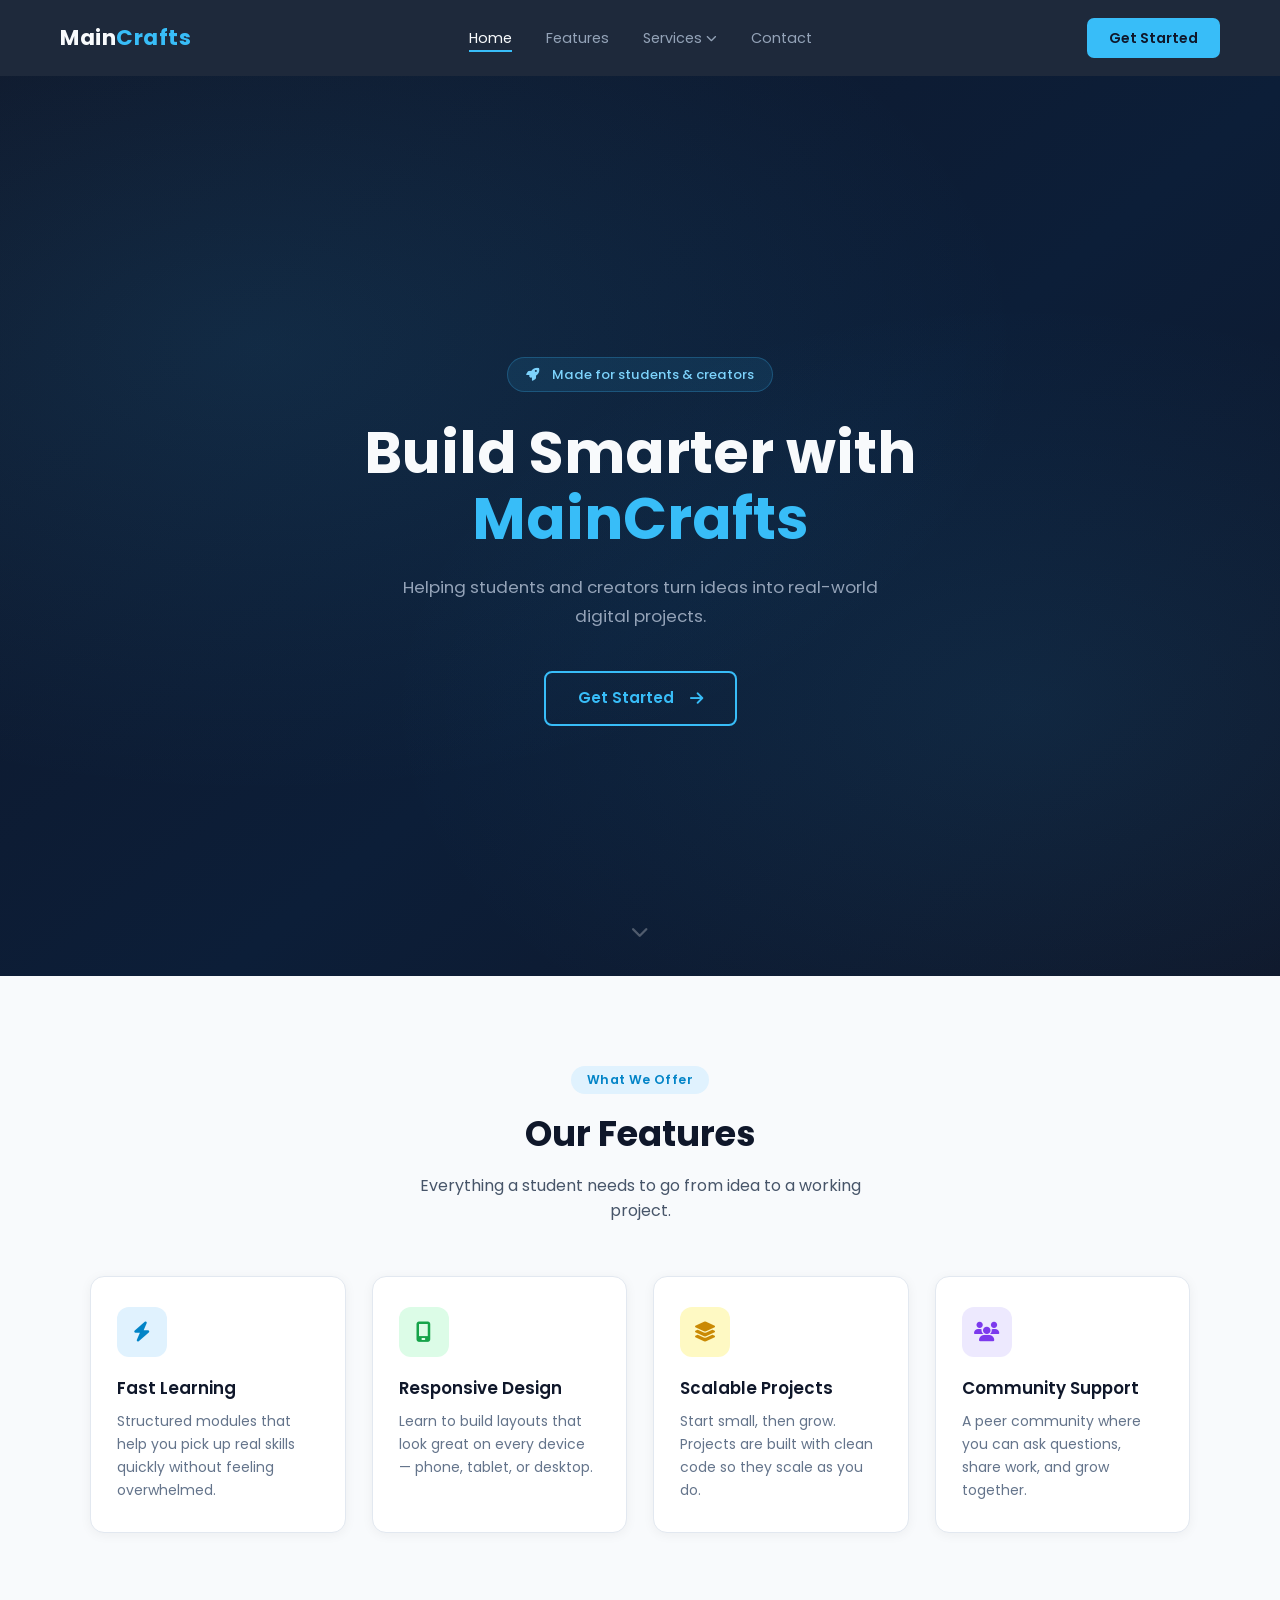
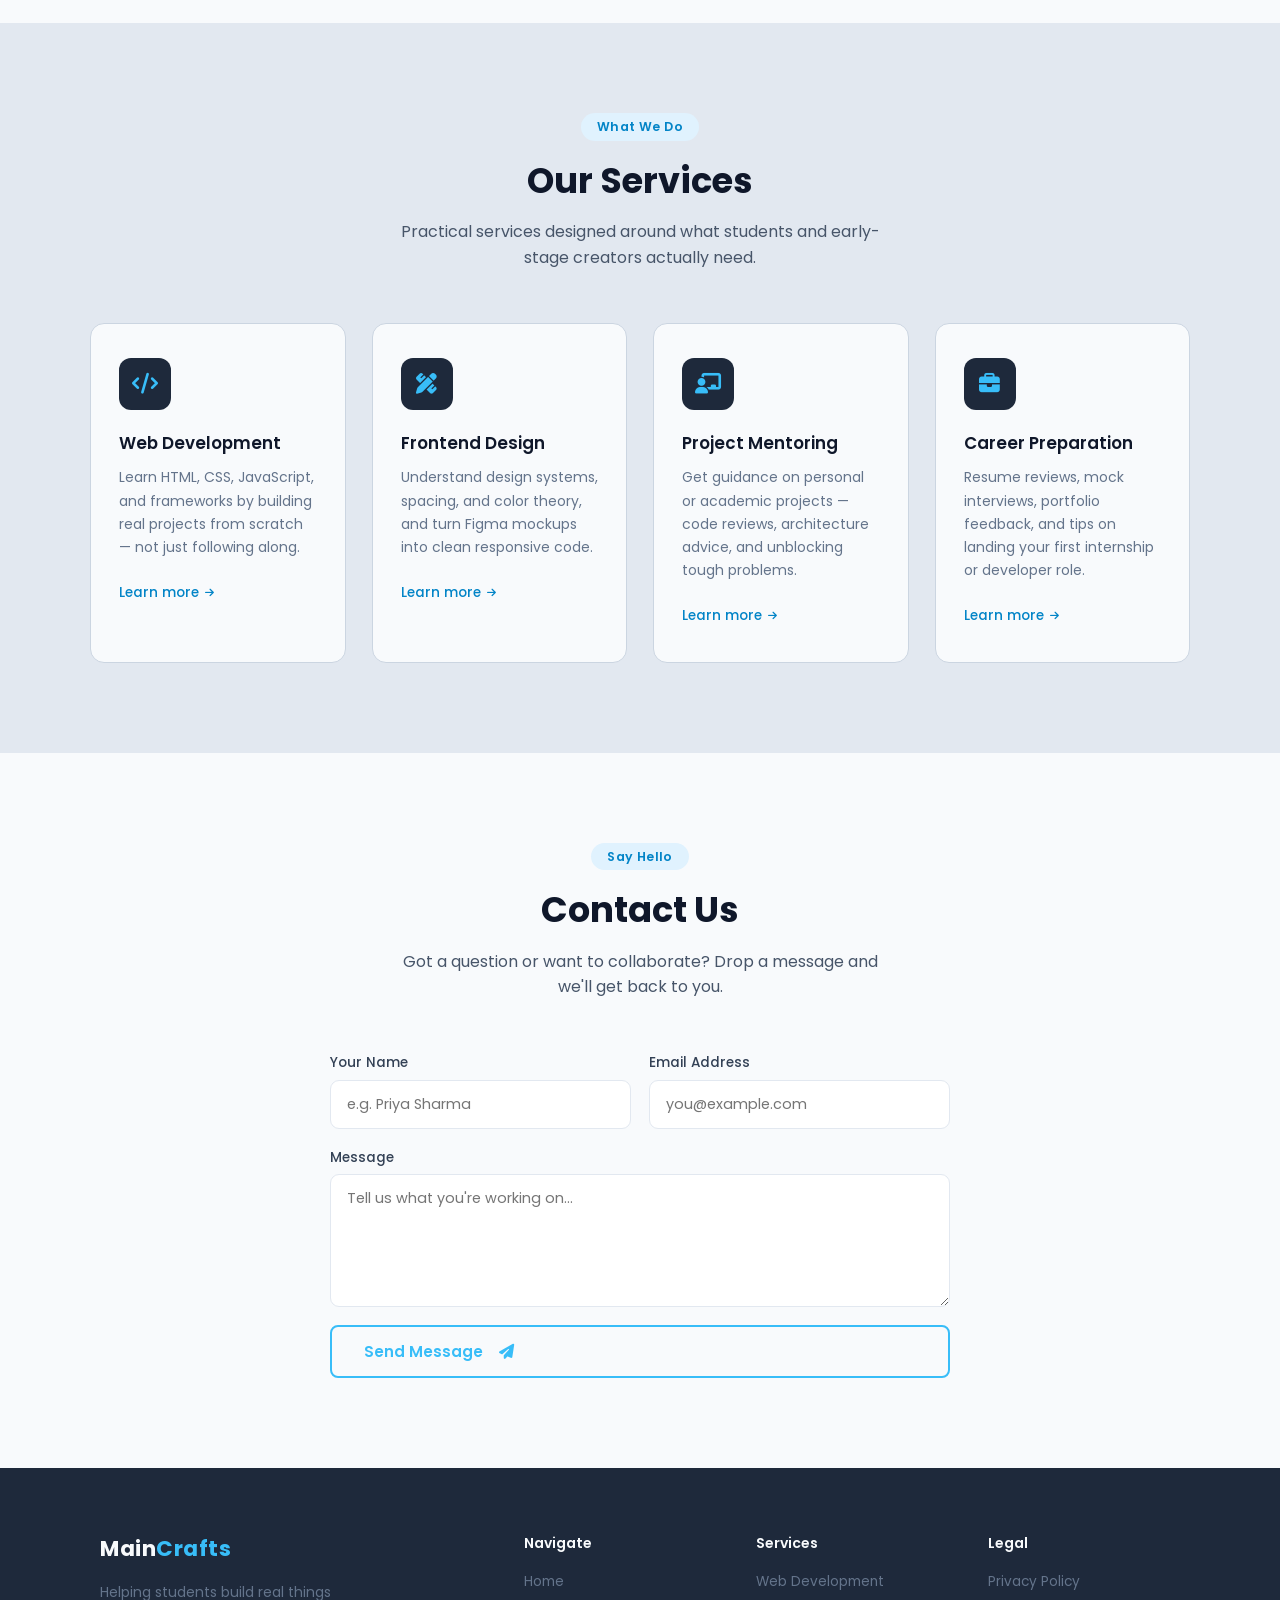
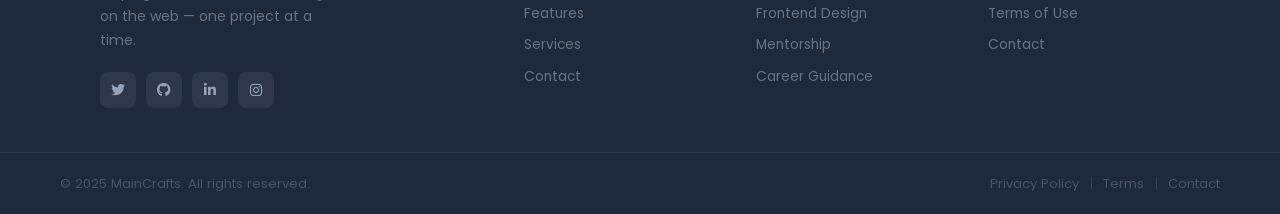
==== index.html @ 1bc6fb0a "first commit" ====
<!DOCTYPE html>
<html lang="en">
<head>
  <meta charset="UTF-8" />
  <meta name="viewport" content="width=device-width, initial-scale=1.0" />
  <title>MainCrafts – Build Smarter</title>

  <!-- Google Font: Poppins -->
  <link href="https://fonts.googleapis.com/css2?family=Poppins:wght@300;400;500;600;700&display=swap" rel="stylesheet" />

  <!-- Font Awesome 6 -->
  <link rel="stylesheet" href="https://cdnjs.cloudflare.com/ajax/libs/font-awesome/6.5.1/css/all.min.css" />

  <!-- Stylesheet -->
  <link rel="stylesheet" href="css/style.css" />
</head>
<body>

  <!-- ============================================================
       HEADER / STICKY NAVBAR
       Logo (left) · Nav links (centre) · CTA button (right)
       Hamburger button appears on mobile screens.
  ============================================================ -->
  <header id="navbar">

    <!-- Brand name -->
    <div class="logo">Main<span>Crafts</span></div>

    <!-- Navigation menu (hidden on mobile until hamburger is clicked) -->
    <nav id="mainNav">
      <ul>
        <li><a href="#hero"     class="nav-link active">Home</a></li>
        <li><a href="#features" class="nav-link">Features</a></li>

        <!-- Services with dropdown -->
        <li class="dropdown">
          <a href="#services" class="nav-link">
            Services <i class="fas fa-chevron-down fa-xs"></i>
          </a>
          <ul class="dropdown-content">
            <li><a href="#services"><i class="fas fa-code"></i>           Web Development</a></li>
            <li><a href="#services"><i class="fas fa-pen-ruler"></i>      UI/UX Design</a></li>
            <li><a href="#services"><i class="fas fa-chalkboard-user"></i>Mentorship</a></li>
            <li><a href="#services"><i class="fas fa-briefcase"></i>      Career Guidance</a></li>
          </ul>
        </li>

        <li><a href="#contact" class="nav-link">Contact</a></li>
      </ul>
    </nav>

    <!-- Desktop CTA -->
    <a href="#contact" class="nav-cta">Get Started</a>

    <!-- Hamburger button (visible only on mobile) -->
    <button class="menu-toggle" id="menuToggle" aria-label="Toggle menu">
      <i class="fas fa-bars"></i>
    </button>

  </header>


  <!-- ============================================================
       HERO SECTION
       Full-screen dark gradient with a headline, tagline,
       and one CTA button. Subtle glow blobs in background.
  ============================================================ -->
  <section id="hero">

    <div class="hero-content">

      <!-- Small label above the heading -->
      <p class="hero-eyebrow">
        <i class="fas fa-rocket"></i>&nbsp; Made for students &amp; creators
      </p>

      <!-- Main headline — "MainCrafts" highlighted in sky blue -->
      <h1>Build Smarter with <span>MainCrafts</span></h1>

      <!-- Tagline / subheading -->
      <p class="hero-sub">
        Helping students and creators turn ideas into real-world digital projects.
      </p>

      <!-- Primary CTA — smooth scrolls to Features -->
      <a href="#features" class="btn-primary">
        Get Started &nbsp;<i class="fas fa-arrow-right"></i>
      </a>

    </div>

    <!-- Subtle animated arrow hinting user to scroll -->
    <div class="hero-scroll" aria-hidden="true">
      <i class="fas fa-chevron-down"></i>
    </div>

  </section>


  <!-- ============================================================
       FEATURES SECTION
       4 cards: Fast Learning · Responsive Design ·
       Scalable Projects · Community Support
  ============================================================ -->
  <section id="features">

    <div class="section-header">
      <span class="section-tag">What We Offer</span>
      <h2>Our Features</h2>
      <p>Everything a student needs to go from idea to a working project.</p>
    </div>

    <div class="cards-grid">

      <div class="card">
        <div class="card-icon" style="background:#e0f2fe;color:#0284c7;">
          <i class="fas fa-bolt"></i>
        </div>
        <h3>Fast Learning</h3>
        <p>Structured modules that help you pick up real skills quickly without feeling overwhelmed.</p>
      </div>

      <div class="card">
        <div class="card-icon" style="background:#dcfce7;color:#16a34a;">
          <i class="fas fa-mobile-screen"></i>
        </div>
        <h3>Responsive Design</h3>
        <p>Learn to build layouts that look great on every device — phone, tablet, or desktop.</p>
      </div>

      <div class="card">
        <div class="card-icon" style="background:#fef9c3;color:#ca8a04;">
          <i class="fas fa-layer-group"></i>
        </div>
        <h3>Scalable Projects</h3>
        <p>Start small, then grow. Projects are built with clean code so they scale as you do.</p>
      </div>

      <div class="card">
        <div class="card-icon" style="background:#ede9fe;color:#7c3aed;">
          <i class="fas fa-users"></i>
        </div>
        <h3>Community Support</h3>
        <p>A peer community where you can ask questions, share work, and grow together.</p>
      </div>

    </div>

  </section>


  <!-- ============================================================
       SERVICES SECTION
       4 cards: Web Development · Frontend Design ·
       Project Mentoring · Career Preparation
  ============================================================ -->
  <section id="services">

    <div class="section-header">
      <span class="section-tag">What We Do</span>
      <h2>Our Services</h2>
      <p>Practical services designed around what students and early-stage creators actually need.</p>
    </div>

    <div class="cards-grid">

      <div class="service-card">
        <div class="service-icon"><i class="fas fa-code"></i></div>
        <h3>Web Development</h3>
        <p>Learn HTML, CSS, JavaScript, and frameworks by building real projects from scratch — not just following along.</p>
        <a href="#contact" class="card-link">Learn more <i class="fas fa-arrow-right fa-xs"></i></a>
      </div>

      <div class="service-card">
        <div class="service-icon"><i class="fas fa-pen-ruler"></i></div>
        <h3>Frontend Design</h3>
        <p>Understand design systems, spacing, and color theory, and turn Figma mockups into clean responsive code.</p>
        <a href="#contact" class="card-link">Learn more <i class="fas fa-arrow-right fa-xs"></i></a>
      </div>

      <div class="service-card">
        <div class="service-icon"><i class="fas fa-chalkboard-user"></i></div>
        <h3>Project Mentoring</h3>
        <p>Get guidance on personal or academic projects — code reviews, architecture advice, and unblocking tough problems.</p>
        <a href="#contact" class="card-link">Learn more <i class="fas fa-arrow-right fa-xs"></i></a>
      </div>

      <div class="service-card">
        <div class="service-icon"><i class="fas fa-briefcase"></i></div>
        <h3>Career Preparation</h3>
        <p>Resume reviews, mock interviews, portfolio feedback, and tips on landing your first internship or developer role.</p>
        <a href="#contact" class="card-link">Learn more <i class="fas fa-arrow-right fa-xs"></i></a>
      </div>

    </div>

  </section>


  <!-- ============================================================
       CONTACT SECTION
       Name · Email · Message · Send button
       No backend — JS shows a success message on submit.
  ============================================================ -->
  <section id="contact">

    <div class="section-header">
      <span class="section-tag">Say Hello</span>
      <h2>Contact Us</h2>
      <p>Got a question or want to collaborate? Drop a message and we'll get back to you.</p>
    </div>

    <form class="contact-form" id="contactForm" novalidate>

      <div class="form-row">
        <div class="form-group">
          <label for="name">Your Name</label>
          <input type="text" id="name" name="name" placeholder="e.g. Priya Sharma" required />
        </div>
        <div class="form-group">
          <label for="email">Email Address</label>
          <input type="email" id="email" name="email" placeholder="you@example.com" required />
        </div>
      </div>

      <div class="form-group">
        <label for="message">Message</label>
        <textarea id="message" name="message" rows="5"
          placeholder="Tell us what you're working on..." required></textarea>
      </div>

      <button type="submit" class="btn-primary">
        Send Message &nbsp;<i class="fas fa-paper-plane"></i>
      </button>

      <!-- Shown by JS after successful submit -->
      <p class="form-success" id="formSuccess">
        <i class="fas fa-circle-check"></i>&nbsp; Thanks! We'll get back to you soon.
      </p>

    </form>

  </section>


  <!-- ============================================================
       FOOTER
       Brand blurb · Quick links · Services · Legal
       Bottom bar: © 2025 | Privacy Policy | Terms | Contact
  ============================================================ -->
  <footer>

    <div class="footer-inner">

      <!-- Column 1: Brand -->
      <div class="footer-brand">
        <div class="logo">Main<span>Crafts</span></div>
        <p>Helping students build real things on the web — one project at a time.</p>
        <div class="social-links">
          <a href="#" aria-label="Twitter"><i class="fab fa-twitter"></i></a>
          <a href="#" aria-label="GitHub"><i class="fab fa-github"></i></a>
          <a href="#" aria-label="LinkedIn"><i class="fab fa-linkedin-in"></i></a>
          <a href="#" aria-label="Instagram"><i class="fab fa-instagram"></i></a>
        </div>
      </div>

      <!-- Column 2: Navigate -->
      <div class="footer-col">
        <h4>Navigate</h4>
        <a href="#hero">Home</a>
        <a href="#features">Features</a>
        <a href="#services">Services</a>
        <a href="#contact">Contact</a>
      </div>

      <!-- Column 3: Services -->
      <div class="footer-col">
        <h4>Services</h4>
        <a href="#services">Web Development</a>
        <a href="#services">Frontend Design</a>
        <a href="#services">Mentorship</a>
        <a href="#services">Career Guidance</a>
      </div>

      <!-- Column 4: Legal -->
      <div class="footer-col">
        <h4>Legal</h4>
        <a href="#">Privacy Policy</a>
        <a href="#">Terms of Use</a>
        <a href="#contact">Contact</a>
      </div>

    </div>

    <!-- Bottom bar -->
    <div class="footer-bottom">
      <p>&copy; 2025 MainCrafts. All rights reserved.</p>
      <div class="footer-bottom-links">
        <a href="#">Privacy Policy</a>
        <span>|</span>
        <a href="#">Terms</a>
        <span>|</span>
        <a href="#contact">Contact</a>
      </div>
    </div>

  </footer>


  <!-- Fixed back-to-top button (appears after 300px scroll) -->
  <a href="#hero" class="back-to-top" id="backToTop" aria-label="Back to top">
    <i class="fas fa-chevron-up"></i>
  </a>

  <script src="js/script.js"></script>

</body>
</html>
---- css/style.css ----
/* ============================================================
   RESET & BASE
   Remove default browser margin/padding,
   set box-sizing and base font.
============================================================ */
*, *::before, *::after {
  margin: 0;
  padding: 0;
  box-sizing: border-box;
}

html {
  scroll-behavior: smooth;
}

body {
  font-family: 'Poppins', sans-serif;
  background: #F8FAFC;
  color: #0F172A;
  line-height: 1.6;
}

/* ============================================================
   COLOR REFERENCE
   #0F172A  very dark navy   – text, hero bg
   #1E293B  dark slate       – navbar, footer, service icons
   #38BDF8  sky blue         – accent colour throughout
   #F8FAFC  near white       – section backgrounds
   #E2E8F0  light grey       – borders, alternate section bg
============================================================ */


/* ============================================================
   REUSABLE: BUTTON
============================================================ */
.btn-primary {
  display: inline-flex;
  align-items: center;
  gap: 8px;
  background: transparent;
  color: #38BDF8;
  padding: 13px 32px;
  border-radius: 8px;
  border: 2px solid #38BDF8;
  font-family: 'Poppins', sans-serif;
  font-size: 0.95rem;
  font-weight: 600;
  text-decoration: none;
  cursor: pointer;
  transition: background 0.25s, color 0.25s, transform 0.2s;
}

.btn-primary:hover {
  background: #38BDF8;
  color: #0F172A;
  transform: translateY(-2px);
}


/* ============================================================
   REUSABLE: SECTION HEADER
   Used above each content section.
============================================================ */
.section-header {
  text-align: center;
  margin-bottom: 52px;
}

/* Pill label above heading */
.section-tag {
  display: inline-block;
  background: #e0f2fe;
  color: #0284c7;
  padding: 4px 16px;
  border-radius: 50px;
  font-size: 0.78rem;
  font-weight: 600;
  letter-spacing: 0.4px;
  margin-bottom: 12px;
}

.section-header h2 {
  font-size: clamp(1.75rem, 3vw, 2.2rem);
  font-weight: 700;
  color: #0F172A;
  margin-bottom: 10px;
}

.section-header p {
  color: #475569;
  font-size: 1rem;
  max-width: 500px;
  margin: 0 auto;
}


/* ============================================================
   NAVBAR
   Sticky, 3-column grid: logo | nav | cta + hamburger
============================================================ */
header {
  display: grid;
  grid-template-columns: 1fr auto 1fr;
  align-items: center;
  padding: 18px 60px;
  background: #1E293B;
  position: sticky;
  top: 0;
  width: 100%;
  z-index: 1000;
  transition: padding 0.3s, box-shadow 0.3s;
}

/* Shadow added by JS on scroll */
header.scrolled {
  padding: 13px 60px;
  box-shadow: 0 4px 24px rgba(0, 0, 0, 0.4);
}

/* Logo text */
.logo {
  font-size: 1.35rem;
  font-weight: 700;
  color: #F8FAFC;
  letter-spacing: 0.5px;
  user-select: none;
}

.logo span {
  color: #38BDF8;
}

/* Nav centred in middle column */
nav {
  justify-self: center;
}

nav ul {
  display: flex;
  list-style: none;
  gap: 34px;
  align-items: center;
}

/* Nav links */
nav a {
  color: #94a3b8;
  text-decoration: none;
  font-size: 0.9rem;
  font-weight: 400;
  position: relative;
  transition: color 0.25s;
  white-space: nowrap;
}

/* Sliding underline on hover / active */
nav a::after {
  content: '';
  position: absolute;
  bottom: -4px;
  left: 0;
  width: 0;
  height: 2px;
  background: #38BDF8;
  transition: width 0.3s;
}

nav a:hover,
nav a.active {
  color: #F8FAFC;
}

nav a:hover::after,
nav a.active::after {
  width: 100%;
}

/* ── Dropdown ── */
.dropdown {
  position: relative;
}

.dropdown-content {
  display: none;
  position: absolute;
  top: calc(100% + 14px);
  left: 50%;
  transform: translateX(-50%);
  background: #F8FAFC;
  min-width: 210px;
  border-radius: 10px;
  border: 1px solid #E2E8F0;
  box-shadow: 0 8px 28px rgba(0, 0, 0, 0.13);
  list-style: none;
  overflow: hidden;
  z-index: 500;
}

.dropdown:hover .dropdown-content {
  display: block;
}

.dropdown-content li a {
  display: flex;
  align-items: center;
  gap: 10px;
  padding: 11px 18px;
  color: #1E293B;
  font-size: 0.875rem;
  font-weight: 400;
  text-decoration: none;
  transition: background 0.2s, color 0.2s;
}

/* No underline inside dropdown */
.dropdown-content li a::after {
  display: none;
}

.dropdown-content li a:hover {
  background: #e0f2fe;
  color: #0284c7;
}

.dropdown-content li a i {
  width: 16px;
  text-align: center;
  color: #38BDF8;
  flex-shrink: 0;
}

/* CTA button – right side of navbar */
.nav-cta {
  justify-self: end;
  background: #38BDF8;
  color: #0F172A;
  padding: 9px 22px;
  border-radius: 7px;
  font-size: 0.875rem;
  font-weight: 600;
  text-decoration: none;
  transition: background 0.25s, transform 0.2s;
  white-space: nowrap;
}

.nav-cta:hover {
  background: #7dd3fc;
  transform: scale(1.03);
}

/* Hamburger – hidden on desktop */
.menu-toggle {
  display: none;
  background: none;
  border: none;
  color: #F8FAFC;
  font-size: 1.35rem;
  cursor: pointer;
  justify-self: end;
  padding: 4px 2px;
  line-height: 1;
}


/* ============================================================
   HERO SECTION
============================================================ */
#hero {
  min-height: 100vh;
  display: flex;
  flex-direction: column;
  justify-content: center;
  align-items: center;
  text-align: center;
  padding: 120px 24px 90px;
  background: linear-gradient(140deg, #0F172A 0%, #0c1e38 55%, #0F172A 100%);
  color: #F8FAFC;
  position: relative;
  overflow: hidden;
}

/* Glow blobs – decorative only */
#hero::before {
  content: '';
  position: absolute;
  inset: 0;
  background:
    radial-gradient(ellipse 60% 50% at 20% 30%, rgba(56,189,248,0.1), transparent),
    radial-gradient(ellipse 50% 45% at 80% 70%, rgba(56,189,248,0.08), transparent);
  pointer-events: none;
}

.hero-content {
  position: relative;
  z-index: 1;
  max-width: 680px;
}

/* Pill eyebrow label */
.hero-eyebrow {
  display: inline-flex;
  align-items: center;
  gap: 7px;
  background: rgba(56, 189, 248, 0.1);
  border: 1px solid rgba(56, 189, 248, 0.25);
  color: #7dd3fc;
  padding: 6px 18px;
  border-radius: 50px;
  font-size: 0.82rem;
  font-weight: 500;
  margin-bottom: 28px;
}

#hero h1 {
  font-size: clamp(2.2rem, 5.5vw, 3.6rem);
  font-weight: 700;
  line-height: 1.15;
  color: #F8FAFC;
  margin-bottom: 20px;
}

#hero h1 span {
  color: #38BDF8;
}

.hero-sub {
  font-size: 1.05rem;
  color: #94a3b8;
  max-width: 500px;
  margin: 0 auto 40px;
  line-height: 1.75;
}

/* Bouncing scroll arrow */
.hero-scroll {
  position: absolute;
  bottom: 30px;
  font-size: 1.1rem;
  color: rgba(255, 255, 255, 0.28);
  animation: bounce 2.2s ease-in-out infinite;
  z-index: 1;
}

@keyframes bounce {
  0%, 100% { transform: translateY(0); }
  50%       { transform: translateY(9px); }
}


/* ============================================================
   SHARED CARD GRID
   Used by Features and Services sections.
============================================================ */
.cards-grid {
  display: grid;
  grid-template-columns: repeat(auto-fit, minmax(240px, 1fr));
  gap: 26px;
  max-width: 1100px;
  margin: 0 auto;
}


/* ============================================================
   FEATURES SECTION
============================================================ */
#features {
  padding: 90px 60px;
  background: #F8FAFC;
}

/* Feature card */
.card {
  background: #ffffff;
  padding: 30px 26px;
  border-radius: 14px;
  border: 1px solid #E2E8F0;
  box-shadow: 0 2px 12px rgba(0, 0, 0, 0.05);
  transition: transform 0.3s, box-shadow 0.3s;
}

.card:hover {
  transform: translateY(-7px);
  box-shadow: 0 14px 36px rgba(0, 0, 0, 0.1);
}

/* Coloured icon badge */
.card-icon {
  width: 50px;
  height: 50px;
  border-radius: 12px;
  display: flex;
  align-items: center;
  justify-content: center;
  font-size: 1.25rem;
  margin-bottom: 18px;
  flex-shrink: 0;
}

.card h3 {
  font-size: 1.05rem;
  font-weight: 600;
  color: #0F172A;
  margin-bottom: 8px;
}

.card p {
  color: #64748b;
  font-size: 0.875rem;
  line-height: 1.65;
}


/* ============================================================
   SERVICES SECTION
============================================================ */
#services {
  padding: 90px 60px;
  background: #E2E8F0;
}

.service-card {
  background: #F8FAFC;
  padding: 34px 28px;
  border-radius: 14px;
  border: 1px solid #cbd5e1;
  transition: transform 0.3s, box-shadow 0.3s, border-color 0.3s;
}

.service-card:hover {
  transform: translateY(-6px);
  box-shadow: 0 14px 36px rgba(0, 0, 0, 0.09);
  border-color: #38BDF8;
}

/* Dark icon badge */
.service-icon {
  width: 52px;
  height: 52px;
  background: #1E293B;
  color: #38BDF8;
  border-radius: 12px;
  display: flex;
  align-items: center;
  justify-content: center;
  font-size: 1.3rem;
  margin-bottom: 20px;
  flex-shrink: 0;
}

.service-card h3 {
  font-size: 1.05rem;
  font-weight: 600;
  color: #0F172A;
  margin-bottom: 10px;
}

.service-card p {
  color: #64748b;
  font-size: 0.875rem;
  line-height: 1.65;
  margin-bottom: 20px;
}

/* "Learn more →" text link */
.card-link {
  display: inline-flex;
  align-items: center;
  gap: 6px;
  color: #0284c7;
  font-size: 0.85rem;
  font-weight: 500;
  text-decoration: none;
  transition: gap 0.2s, color 0.2s;
}

.card-link:hover {
  gap: 10px;
  color: #38BDF8;
}


/* ============================================================
   CONTACT SECTION
============================================================ */
#contact {
  padding: 90px 60px;
  background: #F8FAFC;
}

.contact-form {
  display: flex;
  flex-direction: column;
  gap: 18px;
  max-width: 620px;
  margin: 0 auto;
}

/* Name + Email side-by-side on desktop */
.form-row {
  display: grid;
  grid-template-columns: 1fr 1fr;
  gap: 18px;
}

.form-group {
  display: flex;
  flex-direction: column;
  gap: 6px;
}

.form-group label {
  font-size: 0.85rem;
  font-weight: 500;
  color: #334155;
}

.contact-form input,
.contact-form textarea {
  width: 100%;
  padding: 13px 16px;
  border: 1.5px solid #E2E8F0;
  border-radius: 9px;
  font-family: 'Poppins', sans-serif;
  font-size: 0.9rem;
  color: #0F172A;
  background: #ffffff;
  outline: none;
  transition: border-color 0.3s, box-shadow 0.3s;
}

.contact-form input:focus,
.contact-form textarea:focus {
  border-color: #38BDF8;
  box-shadow: 0 0 0 3px rgba(56, 189, 248, 0.13);
}

.contact-form textarea {
  resize: vertical;
  min-height: 130px;
}

/* Success message shown by JS */
.form-success {
  display: none;
  align-items: center;
  gap: 8px;
  color: #16a34a;
  font-size: 0.9rem;
  font-weight: 500;
}

.form-success.visible {
  display: flex;
}


/* ============================================================
   FOOTER
============================================================ */
footer {
  background: #1E293B;
  color: #94a3b8;
}

/* 4-column grid inside footer */
.footer-inner {
  display: grid;
  grid-template-columns: 2fr 1fr 1fr 1fr;
  gap: 40px;
  padding: 64px 60px 44px;
  max-width: 1200px;
  margin: 0 auto;
}

/* Brand column */
.footer-brand .logo {
  margin-bottom: 14px;
}

.footer-brand p {
  font-size: 0.875rem;
  line-height: 1.7;
  max-width: 240px;
  color: #64748b;
}

/* Social icons */
.social-links {
  display: flex;
  gap: 10px;
  margin-top: 20px;
}

.social-links a {
  width: 36px;
  height: 36px;
  border-radius: 8px;
  background: rgba(255, 255, 255, 0.07);
  color: #94a3b8;
  display: flex;
  align-items: center;
  justify-content: center;
  text-decoration: none;
  font-size: 0.875rem;
  transition: background 0.3s, color 0.3s;
}

.social-links a:hover {
  background: #38BDF8;
  color: #0F172A;
}

/* Link columns */
.footer-col h4 {
  font-size: 0.875rem;
  font-weight: 600;
  color: #F8FAFC;
  margin-bottom: 16px;
}

.footer-col a {
  display: block;
  color: #64748b;
  text-decoration: none;
  font-size: 0.85rem;
  margin-bottom: 10px;
  transition: color 0.25s;
}

.footer-col a:hover {
  color: #38BDF8;
}

/* Bottom bar */
.footer-bottom {
  border-top: 1px solid rgba(255, 255, 255, 0.07);
  display: flex;
  justify-content: space-between;
  align-items: center;
  flex-wrap: wrap;
  gap: 10px;
  padding: 20px 60px;
  font-size: 0.82rem;
  color: #475569;
}

.footer-bottom-links {
  display: flex;
  align-items: center;
  gap: 10px;
}

.footer-bottom-links a {
  color: #475569;
  text-decoration: none;
  transition: color 0.25s;
}

.footer-bottom-links a:hover {
  color: #38BDF8;
}

.footer-bottom-links span {
  color: #334155;
}


/* ============================================================
   BACK TO TOP BUTTON
============================================================ */
.back-to-top {
  position: fixed;
  bottom: 28px;
  right: 28px;
  width: 42px;
  height: 42px;
  background: #38BDF8;
  color: #0F172A;
  border-radius: 9px;
  display: flex;
  align-items: center;
  justify-content: center;
  text-decoration: none;
  font-size: 0.9rem;
  opacity: 0;
  pointer-events: none;
  transition: opacity 0.3s, transform 0.25s;
  z-index: 999;
}

.back-to-top.visible {
  opacity: 1;
  pointer-events: all;
}

.back-to-top:hover {
  transform: translateY(-3px);
}


/* ============================================================
   RESPONSIVE – TABLET  ≤ 960px
============================================================ */
@media (max-width: 960px) {

  header {
    padding: 18px 32px;
  }

  header.scrolled {
    padding: 13px 32px;
  }

  #features,
  #services,
  #contact {
    padding: 80px 32px;
  }

  .footer-inner {
    grid-template-columns: 1fr 1fr;
    padding: 48px 32px 32px;
  }

  .footer-bottom {
    padding: 18px 32px;
  }
}


/* ============================================================
   RESPONSIVE – MOBILE  ≤ 768px
   Nav collapses into hamburger menu.
============================================================ */
@media (max-width: 768px) {

  /* Two-column header: logo | hamburger */
  header {
    grid-template-columns: 1fr auto;
    padding: 16px 20px;
    row-gap: 0;
  }

  header.scrolled {
    padding: 13px 20px;
  }

  /* Hide desktop CTA button */
  .nav-cta {
    display: none;
  }

  /* Show hamburger */
  .menu-toggle {
    display: block;
  }

  /* Nav hidden by default on mobile */
  #mainNav {
    display: none;
    grid-column: 1 / -1;
    border-top: 1px solid rgba(255, 255, 255, 0.07);
    padding: 8px 0 14px;
  }

  /* Shown when JS adds .open class */
  #mainNav.open {
    display: block;
  }

  nav ul {
    flex-direction: column;
    align-items: flex-start;
    gap: 0;
  }

  nav a {
    display: block;
    padding: 10px 4px;
    font-size: 0.95rem;
  }

  /* No underline slide animation on mobile */
  nav a::after {
    display: none;
  }

  /* Dropdown becomes a static nested list on mobile */
  .dropdown-content {
    position: static;
    transform: none;
    box-shadow: none;
    border: none;
    border-radius: 0;
    background: rgba(255, 255, 255, 0.04);
    display: none;
    margin-left: 14px;
  }

  /* Shown when JS adds .open class to the <li> */
  .dropdown.open .dropdown-content {
    display: block;
  }

  .dropdown-content li a {
    color: #94a3b8;
    padding: 8px 12px;
    font-size: 0.875rem;
  }

  .dropdown-content li a:hover {
    background: rgba(56, 189, 248, 0.08);
    color: #38BDF8;
  }

  /* Hero */
  #hero {
    padding: 110px 20px 80px;
  }

  /* Sections */
  #features,
  #services,
  #contact {
    padding: 64px 20px;
  }

  /* Form row stacks vertically */
  .form-row {
    grid-template-columns: 1fr;
  }

  /* Footer */
  .footer-inner {
    grid-template-columns: 1fr;
    padding: 40px 20px 28px;
  }

  .footer-bottom {
    flex-direction: column;
    text-align: center;
    padding: 18px 20px;
    gap: 6px;
  }
}


/* ============================================================
   RESPONSIVE – SMALL MOBILE  ≤ 480px
============================================================ */
@media (max-width: 480px) {

  #hero h1 {
    font-size: 2rem;
  }

  .hero-sub {
    font-size: 0.95rem;
  }

  .cards-grid {
    grid-template-columns: 1fr;
  }

  .back-to-top {
    bottom: 18px;
    right: 18px;
  }
}
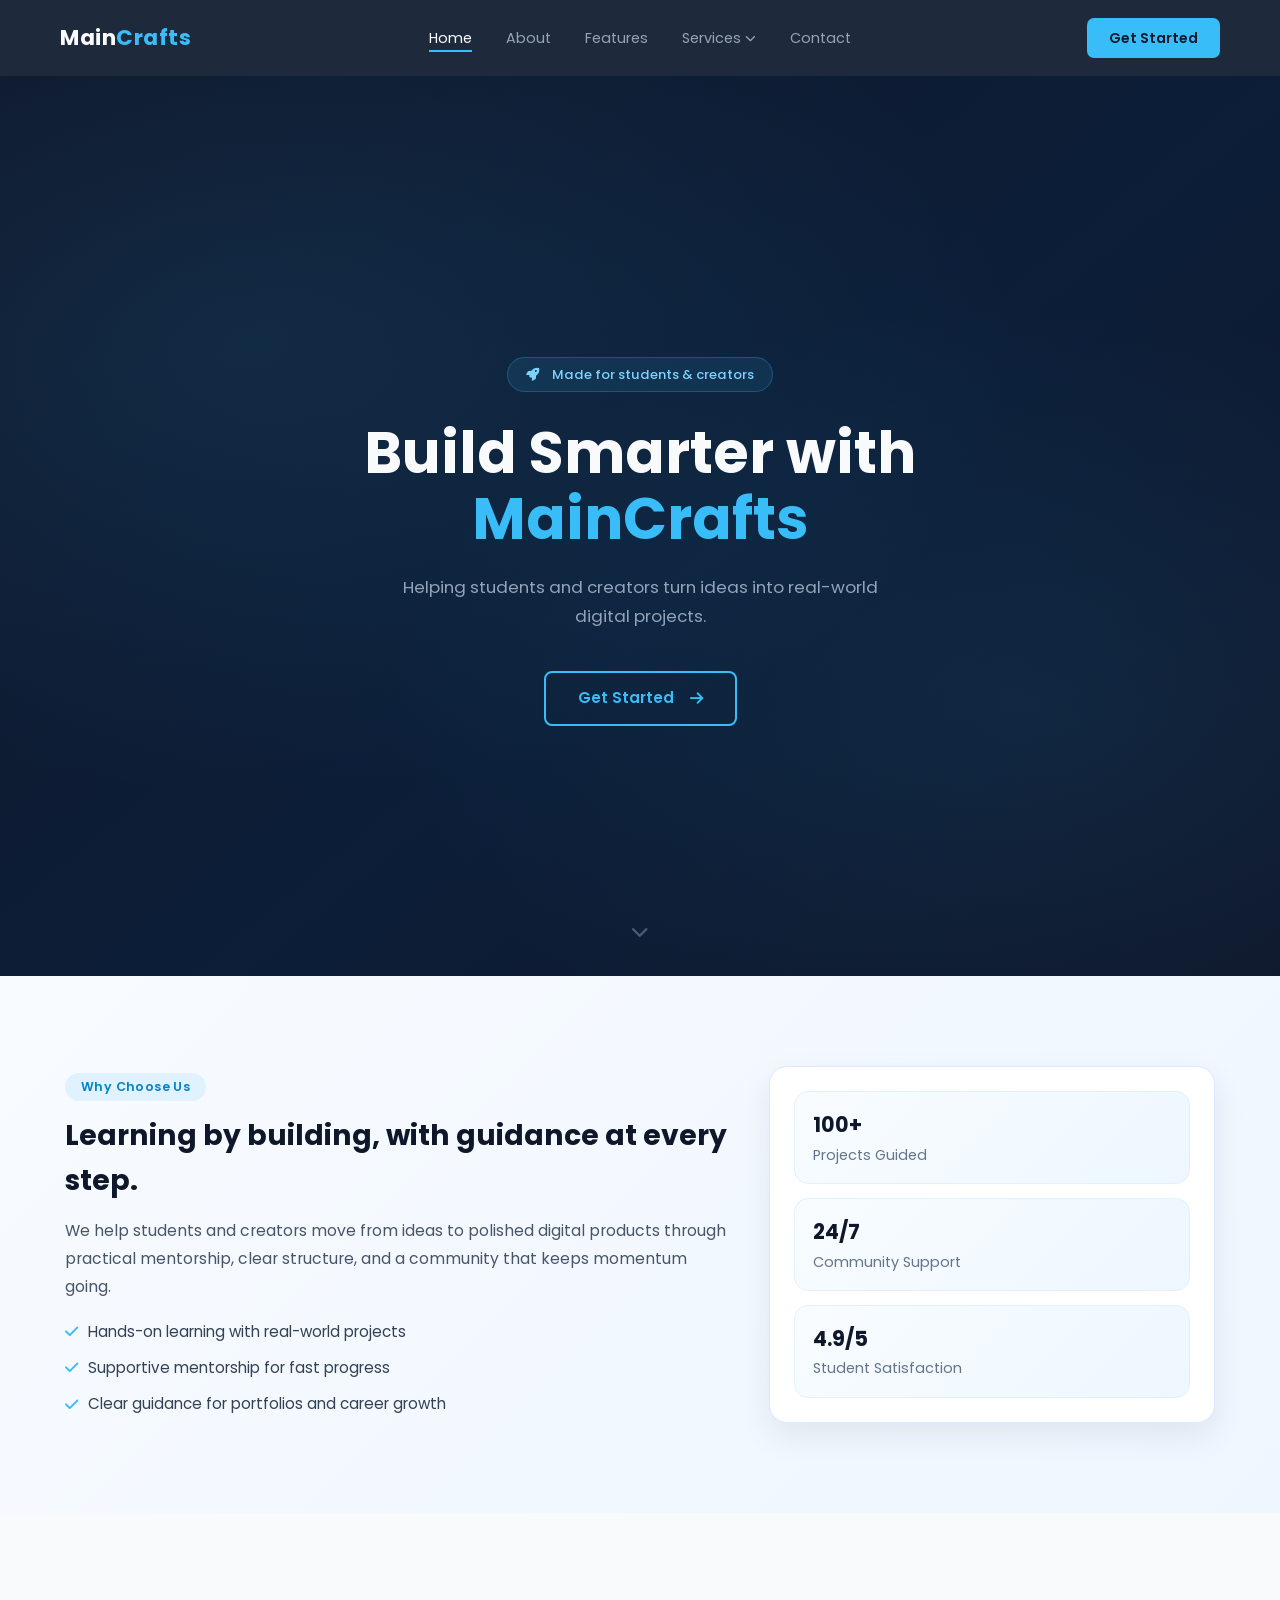
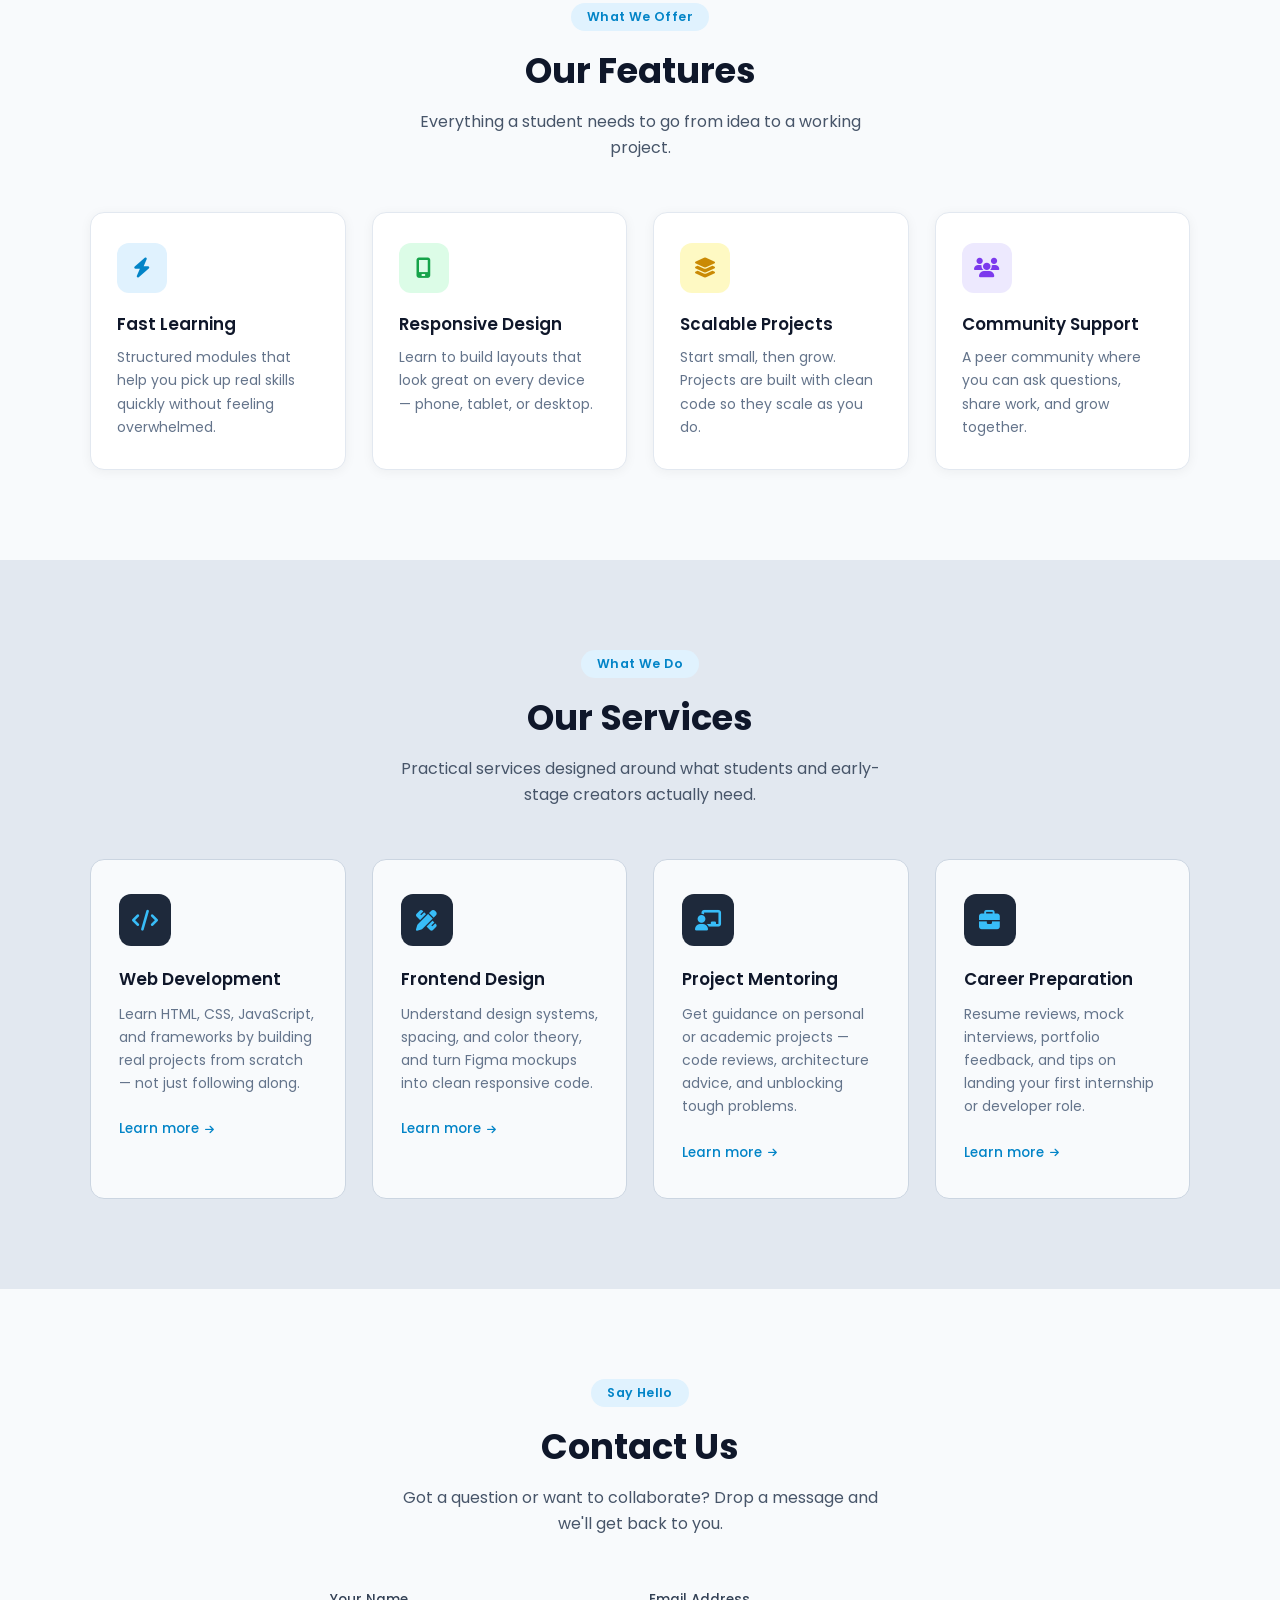
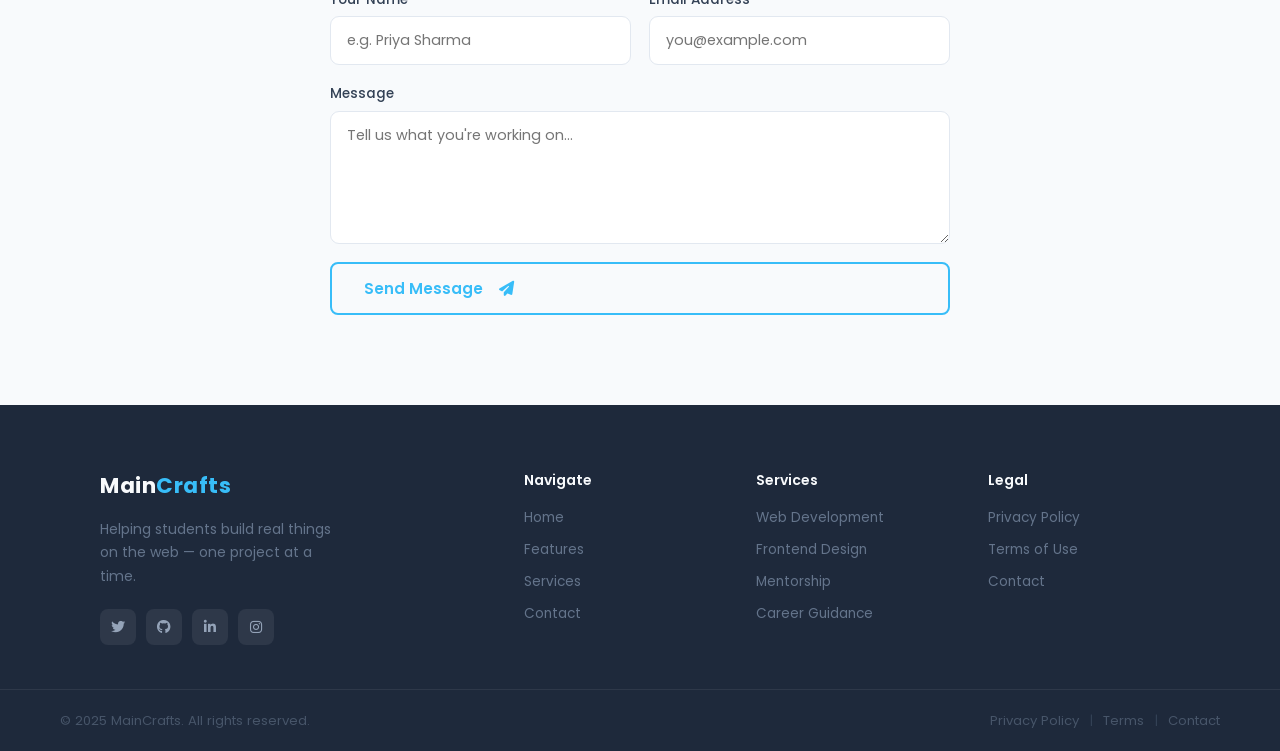
==== commit 050dea9d: "Complete landing page implementation" ====
--- a/index.html
+++ b/index.html
@@ -3,7 +3,9 @@
 <head>
   <meta charset="UTF-8" />
   <meta name="viewport" content="width=device-width, initial-scale=1.0" />
+  <meta name="description" content="MainCrafts helps students and creators build real digital projects with practical guidance and mentorship." />
   <title>MainCrafts – Build Smarter</title>
+  <link rel="icon" type="image/svg+xml" href="images/favicon.svg" />
 
   <!-- Google Font: Poppins -->
   <link href="https://fonts.googleapis.com/css2?family=Poppins:wght@300;400;500;600;700&display=swap" rel="stylesheet" />
@@ -30,6 +32,7 @@
     <nav id="mainNav">
       <ul>
         <li><a href="#hero"     class="nav-link active">Home</a></li>
+        <li><a href="#about"    class="nav-link">About</a></li>
         <li><a href="#features" class="nav-link">Features</a></li>
 
         <!-- Services with dropdown -->
@@ -98,6 +101,42 @@
 
 
   <!-- ============================================================
+       ABOUT SECTION
+       A short intro with supporting points and highlight stats.
+  ============================================================ -->
+  <section id="about">
+    <div class="about-grid">
+      <div class="about-copy">
+        <span class="section-tag">Why Choose Us</span>
+        <h2>Learning by building, with guidance at every step.</h2>
+        <p>We help students and creators move from ideas to polished digital products through practical mentorship, clear structure, and a community that keeps momentum going.</p>
+
+        <ul class="about-list">
+          <li><i class="fas fa-check"></i> Hands-on learning with real-world projects</li>
+          <li><i class="fas fa-check"></i> Supportive mentorship for fast progress</li>
+          <li><i class="fas fa-check"></i> Clear guidance for portfolios and career growth</li>
+        </ul>
+      </div>
+
+      <div class="about-panel">
+        <div class="stat-card">
+          <strong>100+</strong>
+          <span>Projects Guided</span>
+        </div>
+        <div class="stat-card">
+          <strong>24/7</strong>
+          <span>Community Support</span>
+        </div>
+        <div class="stat-card">
+          <strong>4.9/5</strong>
+          <span>Student Satisfaction</span>
+        </div>
+      </div>
+    </div>
+  </section>
+
+
+  <!-- ============================================================
        FEATURES SECTION
        4 cards: Fast Learning · Responsive Design ·
        Scalable Projects · Community Support
--- a/css/style.css
+++ b/css/style.css
@@ -361,6 +361,82 @@
 
 
 /* ============================================================
+   ABOUT SECTION
+============================================================ */
+#about {
+  padding: 90px 60px;
+  background: linear-gradient(135deg, #f8fbff 0%, #eef6ff 100%);
+}
+
+.about-grid {
+  display: grid;
+  grid-template-columns: 1.2fr 0.8fr;
+  gap: 36px;
+  align-items: center;
+  max-width: 1150px;
+  margin: 0 auto;
+}
+
+.about-copy h2 {
+  font-size: clamp(1.7rem, 2.2vw, 2.2rem);
+  color: #0F172A;
+  margin-bottom: 14px;
+}
+
+.about-copy p {
+  color: #475569;
+  font-size: 0.98rem;
+  line-height: 1.8;
+  margin-bottom: 18px;
+}
+
+.about-list {
+  list-style: none;
+  display: grid;
+  gap: 12px;
+  color: #334155;
+  font-size: 0.95rem;
+}
+
+.about-list li {
+  display: flex;
+  align-items: center;
+  gap: 10px;
+}
+
+.about-list i {
+  color: #38BDF8;
+}
+
+.about-panel {
+  background: #ffffff;
+  border: 1px solid #dbeafe;
+  border-radius: 18px;
+  padding: 24px;
+  box-shadow: 0 12px 32px rgba(15, 23, 42, 0.08);
+  display: grid;
+  gap: 14px;
+}
+
+.stat-card {
+  padding: 16px 18px;
+  border-radius: 14px;
+  background: linear-gradient(135deg, #f8fcff 0%, #eef7ff 100%);
+  border: 1px solid #e0f2fe;
+}
+
+.stat-card strong {
+  display: block;
+  font-size: 1.3rem;
+  color: #0F172A;
+}
+
+.stat-card span {
+  color: #64748b;
+  font-size: 0.9rem;
+}
+
+/* ============================================================
    FEATURES SECTION
 ============================================================ */
 #features {
@@ -711,6 +787,7 @@
     padding: 13px 32px;
   }
 
+  #about,
   #features,
   #services,
   #contact {
@@ -819,10 +896,15 @@
   }
 
   /* Sections */
+  #about,
   #features,
   #services,
   #contact {
     padding: 64px 20px;
+  }
+
+  .about-grid {
+    grid-template-columns: 1fr;
   }
 
   /* Form row stacks vertically */
